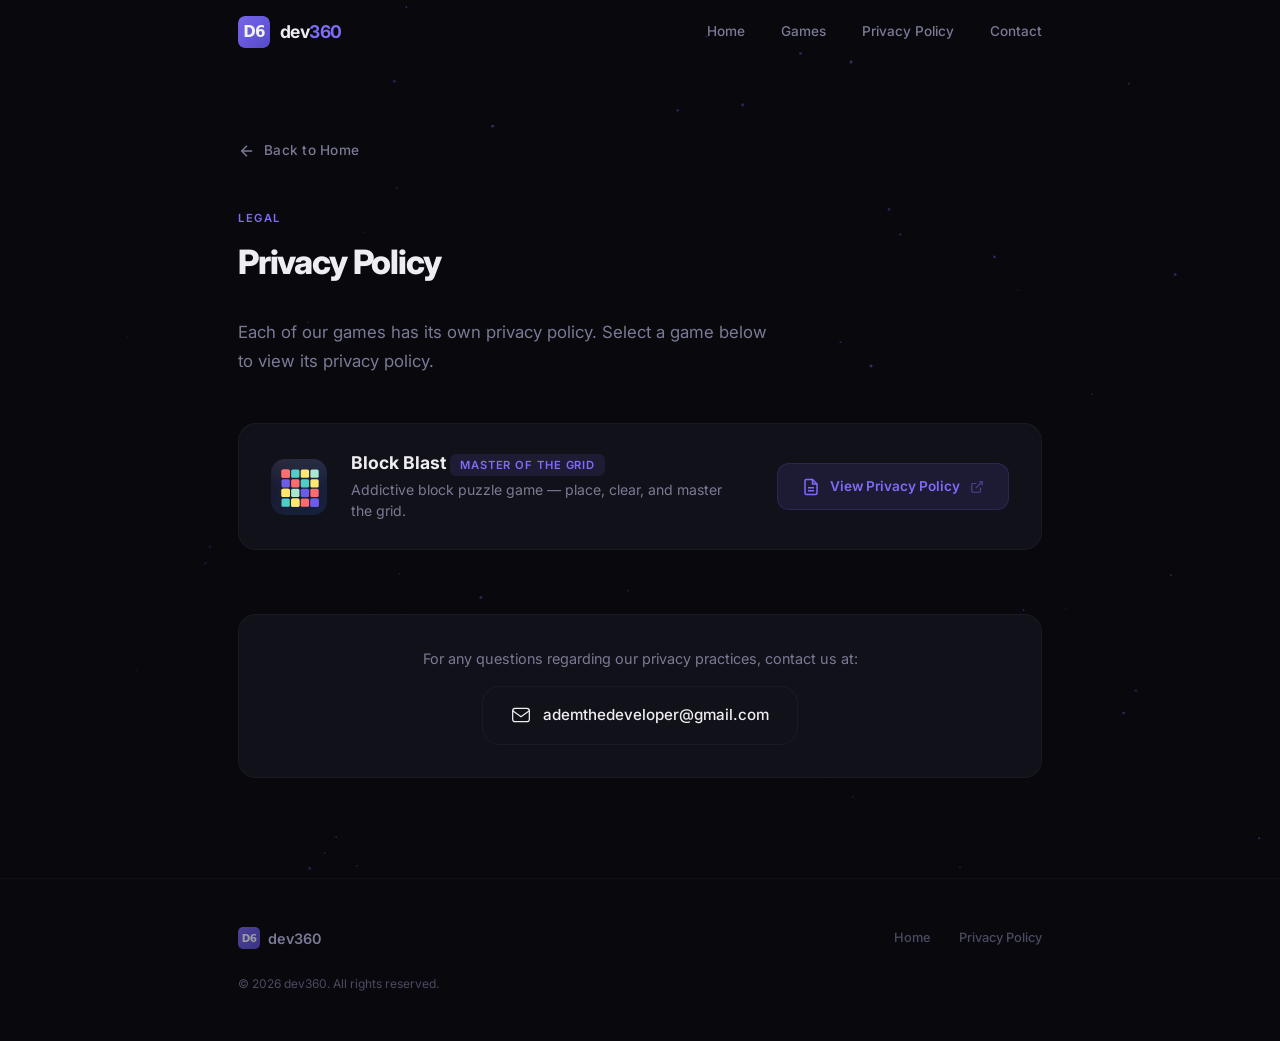
==== privacy-policy.html @ 7b09a416 "update" ====
<!DOCTYPE html>
<html lang="en">
<head>
  <meta charset="UTF-8">
  <meta name="viewport" content="width=device-width, initial-scale=1.0">
  <meta name="description" content="dev360 — Privacy Policies for our mobile games.">
  <title>Privacy Policy — dev360</title>
  <link rel="icon" type="image/svg+xml" href="assets/favicon.svg">
  <link rel="preconnect" href="https://fonts.googleapis.com">
  <link rel="preconnect" href="https://fonts.gstatic.com" crossorigin>
  <link href="https://fonts.googleapis.com/css2?family=Inter:wght@300;400;500;600;700;800;900&display=swap" rel="stylesheet">
  <link rel="stylesheet" href="css/styles.css">
</head>
<body>

  <!-- Particle background canvas -->
  <canvas id="particles"></canvas>

  <!-- ═══════════ HEADER ═══════════ -->
  <header id="header">
    <div class="container header-inner">
      <a href="index.html" class="logo" aria-label="dev360 Home">
        <img src="assets/logo.svg" alt="dev360" width="32" height="32">
        <span>dev<span class="logo-accent">360</span></span>
      </a>

      <button class="menu-toggle" id="menuToggle" aria-label="Toggle navigation" aria-expanded="false">
        <span></span><span></span><span></span>
      </button>

      <nav id="mainNav">
        <a href="index.html">Home</a>
        <a href="index.html#games">Games</a>
        <a href="privacy-policy.html" class="active">Privacy Policy</a>
        <a href="index.html#contact">Contact</a>
      </nav>
    </div>
  </header>

  <!-- ═══════════ PRIVACY POLICY ═══════════ -->
  <section id="privacy-page">
    <div class="container">

      <a href="index.html" class="back-link">
        <svg viewBox="0 0 24 24" fill="none" stroke="currentColor" stroke-width="2" width="18" height="18"><path d="M19 12H5"/><path d="M12 19l-7-7 7-7"/></svg>
        Back to Home
      </a>

      <p class="section-label">Legal</p>
      <h2>Privacy Policy</h2>
      <p class="privacy-intro">Each of our games has its own privacy policy. Select a game below to view its privacy policy.</p>

      <div class="privacy-list">

        <!-- ──── GAME 1 ──── -->
        <div class="privacy-card">
          <div class="privacy-card-left">
            <img src="assets/game-icon.svg" alt="Block Blast" class="privacy-game-icon">
            <div>
              <h3>Block Blast <span class="game-tagline">MASTER OF THE GRID</span></h3>
              <p>Addictive block puzzle game — place, clear, and master the grid.</p>
            </div>
          </div>
          <div class="privacy-card-right">
            <!--  REPLACE THE href BELOW WITH YOUR ACTUAL PRIVACY POLICY URL  -->
            <a href="https://ademthedeveloper.github.io/blockblastpuzzlegame-privacy-policy/" target="_blank" rel="noopener noreferrer" class="btn btn-privacy">
              <svg viewBox="0 0 24 24" fill="none" stroke="currentColor" stroke-width="2" width="18" height="18"><path d="M14 2H6a2 2 0 0 0-2 2v16a2 2 0 0 0 2 2h12a2 2 0 0 0 2-2V8z"/><polyline points="14 2 14 8 20 8"/><line x1="16" y1="13" x2="8" y2="13"/><line x1="16" y1="17" x2="8" y2="17"/></svg>
              View Privacy Policy
              <svg viewBox="0 0 24 24" fill="none" stroke="currentColor" stroke-width="2" width="14" height="14" class="external-icon"><path d="M18 13v6a2 2 0 0 1-2 2H5a2 2 0 0 1-2-2V8a2 2 0 0 1 2-2h6"/><polyline points="15 3 21 3 21 9"/><line x1="10" y1="14" x2="21" y2="3"/></svg>
            </a>
          </div>
        </div>

        <!-- ──── GAME 2 (template — duplicate this block for more games) ────
        <div class="privacy-card">
          <div class="privacy-card-left">
            <img src="assets/game-icon.svg" alt="Game Name" class="privacy-game-icon">
            <div>
              <h3>Your Game Name <span class="game-tagline">TAGLINE</span></h3>
              <p>Short description of the game.</p>
            </div>
          </div>
          <div class="privacy-card-right">
            <a href="YOUR_PRIVACY_POLICY_URL_HERE" target="_blank" rel="noopener noreferrer" class="btn btn-privacy">
              <svg viewBox="0 0 24 24" fill="none" stroke="currentColor" stroke-width="2" width="18" height="18"><path d="M14 2H6a2 2 0 0 0-2 2v16a2 2 0 0 0 2 2h12a2 2 0 0 0 2-2V8z"/><polyline points="14 2 14 8 20 8"/><line x1="16" y1="13" x2="8" y2="13"/><line x1="16" y1="17" x2="8" y2="17"/></svg>
              View Privacy Policy
              <svg viewBox="0 0 24 24" fill="none" stroke="currentColor" stroke-width="2" width="14" height="14" class="external-icon"><path d="M18 13v6a2 2 0 0 1-2 2H5a2 2 0 0 1-2-2V8a2 2 0 0 1 2-2h6"/><polyline points="15 3 21 3 21 9"/><line x1="10" y1="14" x2="21" y2="3"/></svg>
            </a>
          </div>
        </div>
        ──── END TEMPLATE ──── -->

      </div>

      <!-- General contact info -->
      <div class="privacy-contact">
        <p>For any questions regarding our privacy practices, contact us at:</p>
        <a href="mailto:ademthedeveloper@gmail.com" class="contact-email">
          <svg viewBox="0 0 24 24" fill="none" stroke="currentColor" stroke-width="1.5" width="20" height="20"><rect x="2" y="4" width="20" height="16" rx="3"/><path d="M2 7l10 7 10-7"/></svg>
          ademthedeveloper@gmail.com
        </a>
      </div>

    </div>
  </section>

  <!-- ═══════════ FOOTER ═══════════ -->
  <footer id="footer">
    <div class="container footer-inner">
      <div class="footer-brand">
        <img src="assets/logo.svg" alt="dev360" width="22" height="22">
        <span>dev360</span>
      </div>
      <div class="footer-links">
        <a href="index.html">Home</a>
        <a href="privacy-policy.html">Privacy Policy</a>
      </div>
      <p class="footer-copy">&copy; 2026 dev360. All rights reserved.</p>
    </div>
  </footer>

  <script src="js/main.js"></script>
</body>
</html>
---- css/styles.css ----
/* ══════════════════════════════════════
   DEV360 — STYLES
   ══════════════════════════════════════ */

/* ── Reset & Base ─────────────────── */
*, *::before, *::after {
  margin: 0;
  padding: 0;
  box-sizing: border-box;
}

:root {
  --bg-primary: #08080d;
  --bg-secondary: #0e0e16;
  --bg-card: #111119;
  --bg-card-hover: #16161f;
  --border-subtle: rgba(255, 255, 255, 0.04);
  --border-light: rgba(255, 255, 255, 0.08);
  --text-primary: #eeeef2;
  --text-secondary: #7a7a96;
  --text-tertiary: #4a4a62;
  --accent: #7c6cf7;
  --accent-dim: rgba(124, 108, 247, 0.12);
  --accent-glow: rgba(124, 108, 247, 0.06);
  --play-green: #34d399;
  --play-green-soft: rgba(52, 211, 153, 0.08);
  --radius-sm: 12px;
  --radius-md: 18px;
  --radius-lg: 24px;
  --font: 'Inter', -apple-system, BlinkMacSystemFont, 'Segoe UI', sans-serif;
  --transition: 0.3s cubic-bezier(0.4, 0, 0.2, 1);
}

html {
  scroll-behavior: smooth;
  -webkit-font-smoothing: antialiased;
  -moz-osx-font-smoothing: grayscale;
}

body {
  font-family: var(--font);
  background: var(--bg-primary);
  color: var(--text-primary);
  line-height: 1.6;
  overflow-x: hidden;
}

a {
  color: inherit;
  text-decoration: none;
}

img {
  display: block;
  max-width: 100%;
}

::selection {
  background: var(--accent);
  color: #fff;
}

/* ── Particle Canvas ───────────────── */
#particles {
  position: fixed;
  top: 0;
  left: 0;
  width: 100%;
  height: 100%;
  z-index: 0;
  pointer-events: none;
}

/* ── Container ────────────────────── */
.container {
  max-width: 860px;
  margin: 0 auto;
  padding: 0 28px;
}

/* ── Header ───────────────────────── */
#header {
  position: fixed;
  top: 0;
  left: 0;
  right: 0;
  z-index: 100;
  transition: background var(--transition), box-shadow var(--transition);
}

#header.scrolled {
  background: rgba(8, 8, 13, 0.82);
  backdrop-filter: blur(24px);
  -webkit-backdrop-filter: blur(24px);
  box-shadow: 0 1px 0 var(--border-subtle);
}

.header-inner {
  display: flex;
  align-items: center;
  justify-content: space-between;
  height: 64px;
}

.logo {
  display: flex;
  align-items: center;
  gap: 10px;
  font-weight: 700;
  font-size: 1.1rem;
  letter-spacing: -0.03em;
  color: var(--text-primary);
}

.logo-accent {
  color: var(--accent);
}

.logo img {
  opacity: 0.95;
  border-radius: 6px;
}

/* Mobile menu toggle */
.menu-toggle {
  display: none;
  flex-direction: column;
  gap: 5px;
  background: none;
  border: none;
  cursor: pointer;
  padding: 6px;
  z-index: 110;
}

.menu-toggle span {
  display: block;
  width: 22px;
  height: 2px;
  background: var(--text-primary);
  border-radius: 2px;
  transition: var(--transition);
}

.menu-toggle.open span:nth-child(1) {
  transform: rotate(45deg) translate(5px, 5px);
}
.menu-toggle.open span:nth-child(2) {
  opacity: 0;
}
.menu-toggle.open span:nth-child(3) {
  transform: rotate(-45deg) translate(5px, -5px);
}

/* Nav */
#mainNav {
  display: flex;
  align-items: center;
  gap: 36px;
}

#mainNav a {
  font-size: 0.85rem;
  font-weight: 500;
  color: var(--text-secondary);
  transition: color var(--transition);
  position: relative;
}

#mainNav a:hover,
#mainNav a.active {
  color: var(--text-primary);
}

/* ── Buttons ──────────────────────── */
.btn {
  display: inline-flex;
  align-items: center;
  gap: 8px;
  font-family: var(--font);
  font-size: 0.875rem;
  font-weight: 600;
  padding: 14px 28px;
  border-radius: var(--radius-sm);
  border: none;
  cursor: pointer;
  transition: all var(--transition);
  text-decoration: none;
}

.btn-primary {
  background: var(--accent);
  color: #fff;
}

.btn-primary:hover {
  background: #8b7ef8;
  transform: translateY(-2px);
  box-shadow: 0 8px 32px rgba(124, 108, 247, 0.35);
}

.btn-playstore {
  background: var(--play-green-soft);
  color: var(--play-green);
  border: 1px solid rgba(52, 211, 153, 0.12);
  font-size: 0.85rem;
  padding: 12px 22px;
  border-radius: var(--radius-sm);
}

.btn-playstore:hover {
  background: rgba(52, 211, 153, 0.15);
  border-color: rgba(52, 211, 153, 0.25);
  transform: translateY(-2px);
}

/* ── Section Shared ───────────────── */
#hero, #games, #about, #privacy, #contact {
  padding: 120px 0;
  position: relative;
  z-index: 1;
}

.section-label {
  font-size: 0.7rem;
  font-weight: 600;
  text-transform: uppercase;
  letter-spacing: 0.14em;
  color: var(--accent);
  margin-bottom: 14px;
}

h2 {
  font-size: clamp(1.6rem, 4vw, 2.1rem);
  font-weight: 800;
  letter-spacing: -0.035em;
  line-height: 1.2;
  margin-bottom: 36px;
}

/* ── Hero ──────────────────────────── */
#hero {
  position: relative;
  min-height: 100vh;
  display: flex;
  align-items: center;
  padding-top: 64px;
  overflow: hidden;
}

.hero-glow {
  position: absolute;
  top: -30%;
  left: 50%;
  transform: translateX(-50%);
  width: 800px;
  height: 800px;
  background: radial-gradient(circle, rgba(124, 108, 247, 0.07) 0%, transparent 65%);
  pointer-events: none;
  z-index: 0;
}

.hero-content {
  position: relative;
  z-index: 1;
  max-width: 620px;
}

.hero-label {
  font-size: 0.75rem;
  font-weight: 600;
  text-transform: uppercase;
  letter-spacing: 0.16em;
  color: var(--accent);
  margin-bottom: 24px;
}

#hero h1 {
  font-size: clamp(3.5rem, 12vw, 7rem);
  font-weight: 900;
  letter-spacing: -0.05em;
  line-height: 0.95;
  margin-bottom: 28px;
  color: var(--text-primary);
}

.hero-sub {
  font-size: clamp(1rem, 2.5vw, 1.15rem);
  color: var(--text-secondary);
  max-width: 400px;
  margin-bottom: 44px;
  line-height: 1.7;
  font-weight: 400;
}

/* ── Games Section ─────────────────── */
#games {
  position: relative;
}

.game-card {
  background: var(--bg-card);
  border: 1px solid var(--border-subtle);
  border-radius: var(--radius-lg);
  padding: 36px;
  display: flex;
  align-items: flex-start;
  gap: 28px;
  transition: all var(--transition);
}

.game-card:hover {
  background: var(--bg-card-hover);
  border-color: var(--border-light);
  box-shadow: 0 0 80px var(--accent-glow);
  transform: translateY(-2px);
}

.game-card-icon {
  flex-shrink: 0;
  width: 88px;
  height: 88px;
  border-radius: 22px;
  overflow: hidden;
  background: var(--bg-secondary);
  border: 1px solid var(--border-subtle);
  display: flex;
  align-items: center;
  justify-content: center;
}

.game-card-icon img {
  width: 80px;
  height: 80px;
  border-radius: 18px;
}

.game-card-body {
  flex: 1;
}

.game-card-body h3 {
  font-size: 1.25rem;
  font-weight: 700;
  letter-spacing: -0.02em;
  margin-bottom: 8px;
  display: flex;
  align-items: baseline;
  gap: 10px;
  flex-wrap: wrap;
}

.game-tagline {
  font-size: 0.7rem;
  font-weight: 600;
  text-transform: uppercase;
  letter-spacing: 0.08em;
  color: var(--accent);
  background: var(--accent-dim);
  padding: 4px 10px;
  border-radius: 6px;
}

.game-card-body p {
  color: var(--text-secondary);
  font-size: 0.92rem;
  line-height: 1.65;
  margin-bottom: 20px;
}

/* ── About ─────────────────────────── */
#about {
  position: relative;
}

.about-text {
  color: var(--text-secondary);
  font-size: 1.05rem;
  line-height: 1.8;
  max-width: 600px;
}

/* ── Privacy Policy ────────────────── */
.privacy-content {
  color: var(--text-secondary);
  font-size: 0.9rem;
  line-height: 1.75;
}

.privacy-content p {
  margin-bottom: 16px;
}

.privacy-content h3 {
  color: var(--text-primary);
  font-size: 1rem;
  font-weight: 700;
  margin: 32px 0 12px;
  letter-spacing: -0.01em;
}

.privacy-content ul {
  margin: 12px 0 20px 20px;
}

.privacy-content li {
  margin-bottom: 8px;
}

.privacy-content a {
  color: var(--accent);
  transition: opacity var(--transition);
}

.privacy-content a:hover {
  opacity: 0.8;
}

/* ── Contact ───────────────────────── */
#contact {
  position: relative;
}

.contact-text {
  color: var(--text-secondary);
  font-size: 0.95rem;
  margin-bottom: 28px;
  max-width: 400px;
  line-height: 1.6;
}

.contact-email {
  display: inline-flex;
  align-items: center;
  gap: 12px;
  font-size: 0.95rem;
  font-weight: 500;
  color: var(--text-primary);
  background: var(--bg-card);
  border: 1px solid var(--border-subtle);
  padding: 16px 28px;
  border-radius: var(--radius-md);
  transition: all var(--transition);
}

.contact-email:hover {
  border-color: var(--accent);
  background: var(--bg-card-hover);
  box-shadow: 0 0 40px var(--accent-glow);
  transform: translateY(-2px);
}

/* ── Footer ────────────────────────── */
#footer {
  position: relative;
  z-index: 1;
  border-top: 1px solid var(--border-subtle);
  padding: 48px 0;
}

.footer-inner {
  display: flex;
  align-items: center;
  justify-content: space-between;
  flex-wrap: wrap;
  gap: 16px;
}

.footer-brand {
  display: flex;
  align-items: center;
  gap: 8px;
  font-weight: 600;
  font-size: 0.9rem;
  color: var(--text-secondary);
}

.footer-brand img {
  opacity: 0.6;
  border-radius: 4px;
}

.footer-links {
  display: flex;
  gap: 28px;
}

.footer-links a {
  font-size: 0.8rem;
  font-weight: 500;
  color: var(--text-tertiary);
  transition: color var(--transition);
}

.footer-links a:hover {
  color: var(--text-secondary);
}

.footer-copy {
  width: 100%;
  font-size: 0.75rem;
  color: var(--text-tertiary);
  margin-top: 8px;
}

/* ── Responsive ───────────────────── */

/* Tablet */
@media (max-width: 768px) {
  .game-card {
    flex-direction: column;
    align-items: center;
    text-align: center;
    padding: 32px 24px;
    gap: 20px;
  }

  .game-card-body h3 {
    justify-content: center;
  }

  #hero, #games, #about, #privacy, #contact {
    padding: 100px 0;
  }

  .footer-inner {
    flex-direction: column;
    text-align: center;
  }

  .footer-copy {
    text-align: center;
  }
}

/* Mobile */
@media (max-width: 640px) {
  .menu-toggle {
    display: flex;
  }

  #mainNav {
    position: fixed;
    top: 0;
    right: 0;
    width: 260px;
    height: 100vh;
    background: rgba(11, 11, 18, 0.96);
    backdrop-filter: blur(24px);
    -webkit-backdrop-filter: blur(24px);
    flex-direction: column;
    align-items: flex-start;
    justify-content: center;
    padding: 0 40px;
    gap: 28px;
    transform: translateX(100%);
    transition: transform 0.35s cubic-bezier(0.4, 0, 0.2, 1);
    border-left: 1px solid var(--border-subtle);
    z-index: 105;
  }

  #mainNav.open {
    transform: translateX(0);
  }

  #mainNav a {
    font-size: 1rem;
    font-weight: 500;
  }

  #hero h1 {
    font-size: clamp(2.8rem, 14vw, 4.5rem);
  }

  .hero-sub {
    font-size: 0.95rem;
  }

  .btn {
    padding: 12px 24px;
    font-size: 0.85rem;
  }

  .contact-email {
    padding: 14px 20px;
    font-size: 0.85rem;
  }

  #hero, #games, #about, #contact {
    padding: 80px 0;
  }

  .about-text {
    font-size: 0.95rem;
  }
}

/* ── Privacy Policy Page ──────────── */
#privacy-page {
  padding: 140px 0 100px;
  position: relative;
  z-index: 1;
  min-height: 70vh;
}

.back-link {
  display: inline-flex;
  align-items: center;
  gap: 8px;
  color: var(--text-secondary);
  font-size: 0.85rem;
  font-weight: 500;
  letter-spacing: 0.02em;
  transition: color var(--transition);
  margin-bottom: 48px;
}

.back-link:hover {
  color: var(--accent);
}

.privacy-intro {
  color: var(--text-secondary);
  font-size: 1.05rem;
  max-width: 540px;
  margin: 16px 0 48px;
  line-height: 1.7;
}

.privacy-list {
  display: flex;
  flex-direction: column;
  gap: 20px;
  margin-bottom: 64px;
}

.privacy-card {
  display: flex;
  align-items: center;
  justify-content: space-between;
  gap: 32px;
  padding: 28px 32px;
  background: var(--bg-card);
  border: 1px solid var(--border-subtle);
  border-radius: var(--radius-md);
  transition: all var(--transition);
}

.privacy-card:hover {
  background: var(--bg-card-hover);
  border-color: var(--border-light);
  box-shadow: 0 0 40px var(--accent-glow);
}

.privacy-card-left {
  display: flex;
  align-items: center;
  gap: 24px;
  flex: 1;
  min-width: 0;
}

.privacy-game-icon {
  width: 56px;
  height: 56px;
  border-radius: 14px;
  flex-shrink: 0;
}

.privacy-card-left h3 {
  font-size: 1.1rem;
  font-weight: 700;
  margin-bottom: 4px;
  line-height: 1.3;
}

.privacy-card-left p {
  color: var(--text-secondary);
  font-size: 0.88rem;
  line-height: 1.5;
}

.privacy-card-right {
  flex-shrink: 0;
}

.btn-privacy {
  display: inline-flex;
  align-items: center;
  gap: 10px;
  padding: 12px 24px;
  background: var(--accent-dim);
  color: var(--accent);
  border: 1px solid rgba(124, 108, 247, 0.15);
  border-radius: var(--radius-sm);
  font-size: 0.85rem;
  font-weight: 600;
  font-family: var(--font);
  cursor: pointer;
  transition: all var(--transition);
  white-space: nowrap;
  text-decoration: none;
}

.btn-privacy:hover {
  background: rgba(124, 108, 247, 0.2);
  border-color: rgba(124, 108, 247, 0.3);
  transform: translateY(-1px);
  box-shadow: 0 4px 20px rgba(124, 108, 247, 0.15);
}

.btn-privacy .external-icon {
  opacity: 0.5;
  transition: opacity var(--transition);
}

.btn-privacy:hover .external-icon {
  opacity: 1;
}

.privacy-contact {
  padding: 32px;
  background: var(--bg-card);
  border: 1px solid var(--border-subtle);
  border-radius: var(--radius-md);
  text-align: center;
}

.privacy-contact p {
  color: var(--text-secondary);
  font-size: 0.9rem;
  margin-bottom: 16px;
}

.privacy-contact .contact-email {
  justify-content: center;
}

/* ── Privacy Page Responsive ─────── */
@media (max-width: 768px) {
  #privacy-page {
    padding: 120px 0 80px;
  }

  .privacy-card {
    flex-direction: column;
    align-items: flex-start;
    gap: 20px;
    padding: 24px;
  }

  .privacy-card-right {
    width: 100%;
  }

  .btn-privacy {
    width: 100%;
    justify-content: center;
  }

  .privacy-card-left {
    gap: 16px;
  }

  .privacy-game-icon {
    width: 48px;
    height: 48px;
    border-radius: 12px;
  }

  .privacy-card-left h3 {
    font-size: 1rem;
  }

  .privacy-card-left p {
    font-size: 0.82rem;
  }
}
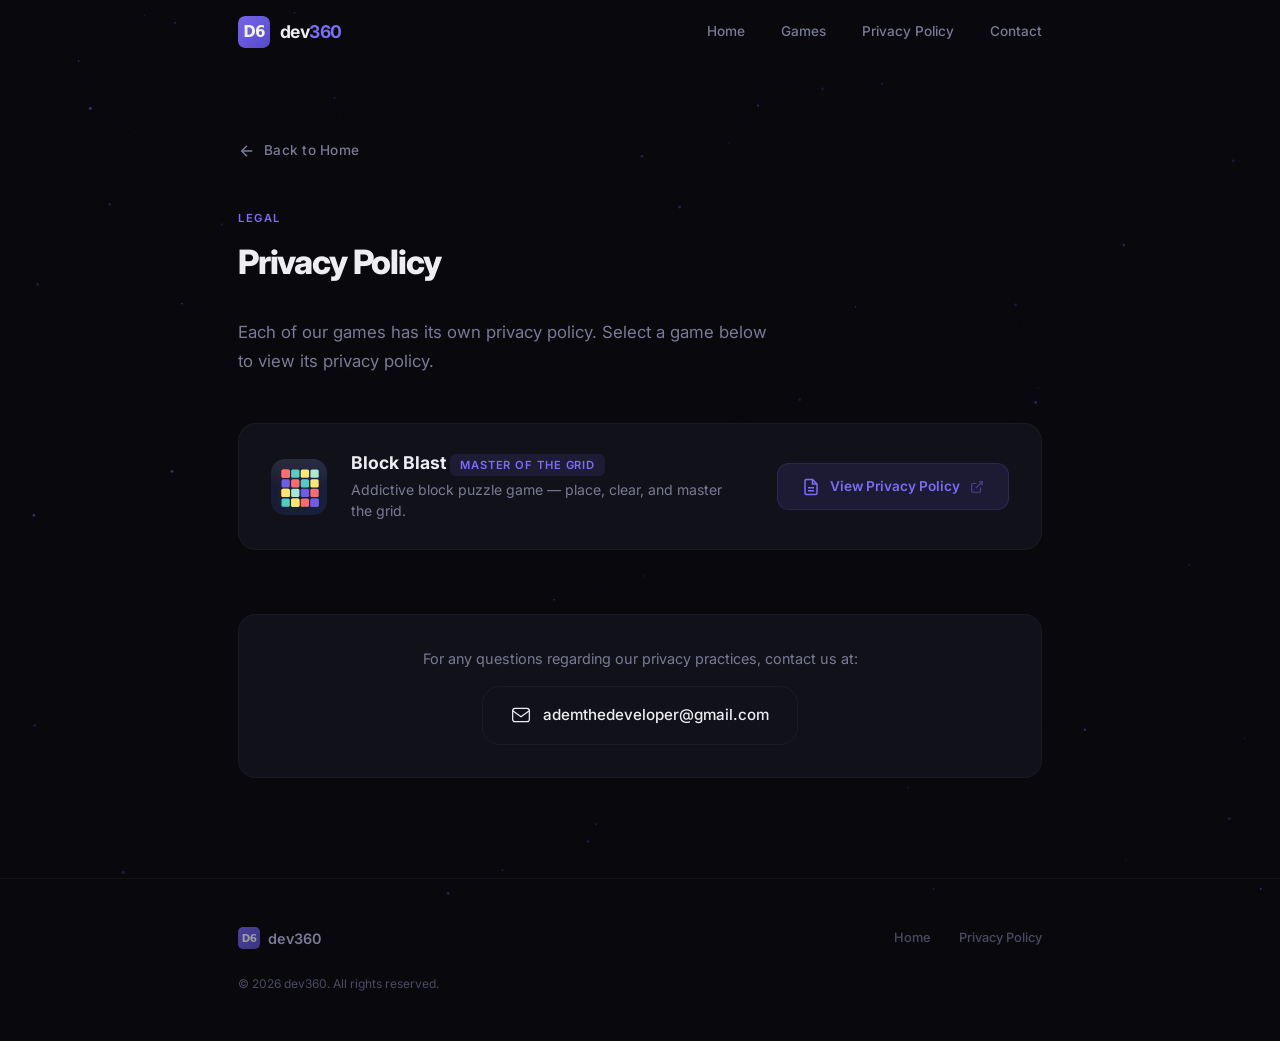
==== commit ca222364: "update" ====
--- a/privacy-policy.html
+++ b/privacy-policy.html
@@ -9,7 +9,13 @@
   <link rel="preconnect" href="https://fonts.googleapis.com">
   <link rel="preconnect" href="https://fonts.gstatic.com" crossorigin>
   <link href="https://fonts.googleapis.com/css2?family=Inter:wght@300;400;500;600;700;800;900&display=swap" rel="stylesheet">
-  <link rel="stylesheet" href="css/styles.css">
+  <link rel="stylesheet" href="css/styles.css?v=2">
+
+  <!-- Critical inline styles -->
+  <style>
+    body { margin:0; padding:0; background:#08080d; color:#eeeef2; font-family:'Inter',-apple-system,BlinkMacSystemFont,'Segoe UI',sans-serif; }
+    #particles { position:fixed; top:0; left:0; width:100%; height:100%; z-index:0; pointer-events:none; }
+  </style>
 </head>
 <body>
 
@@ -119,6 +125,6 @@
     </div>
   </footer>
 
-  <script src="js/main.js"></script>
+  <script src="js/main.js?v=2"></script>
 </body>
 </html>
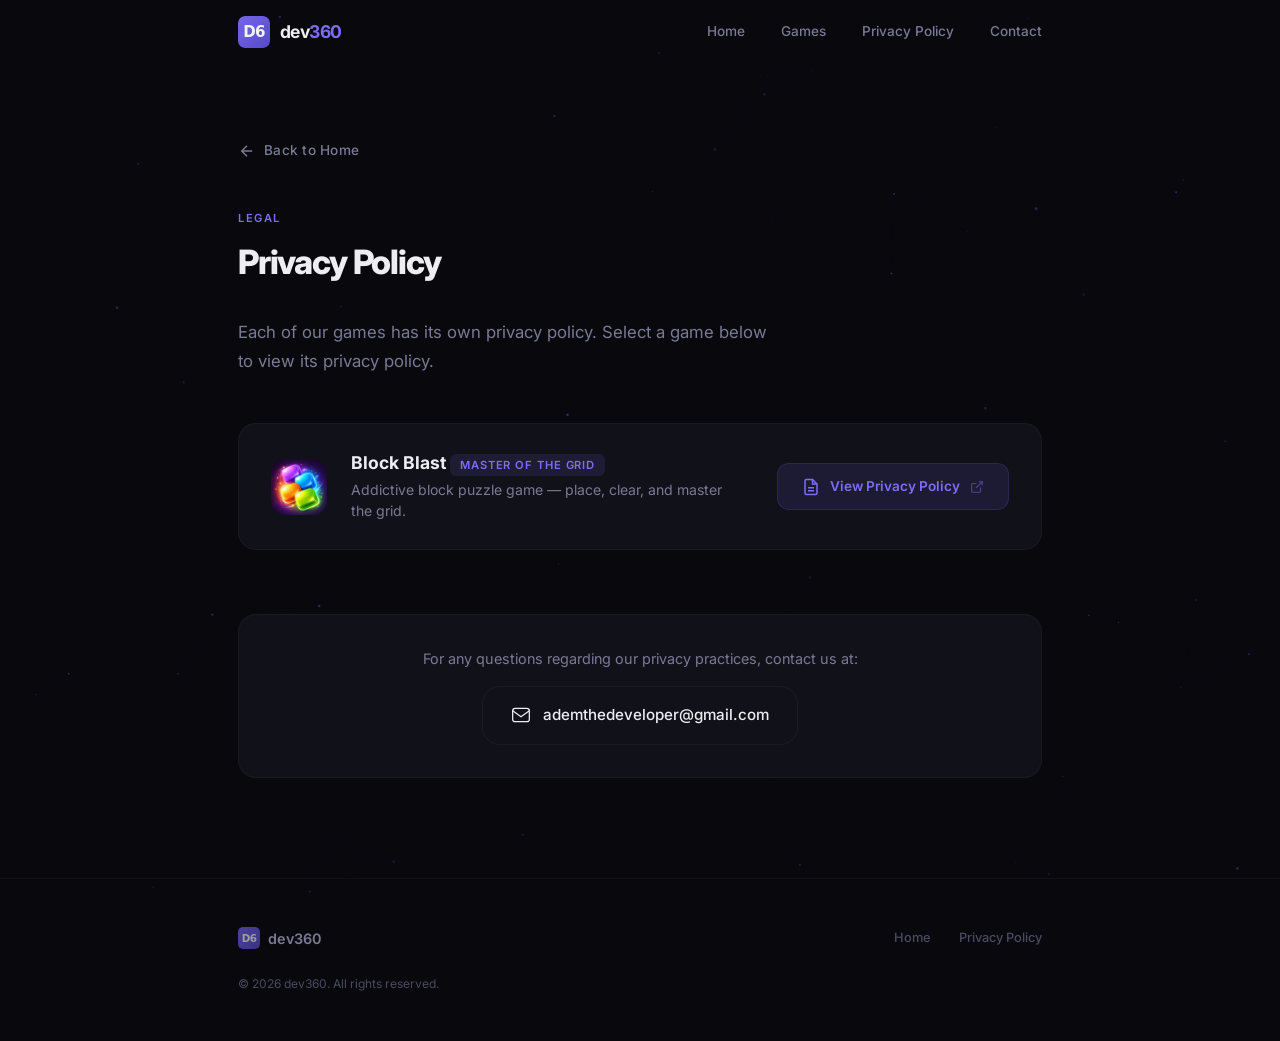
==== commit ccb1a8ea: "PNG" ====
--- a/privacy-policy.html
+++ b/privacy-policy.html
@@ -61,7 +61,7 @@
         <!-- ──── GAME 1 ──── -->
         <div class="privacy-card">
           <div class="privacy-card-left">
-            <img src="assets/game-icon.svg" alt="Block Blast" class="privacy-game-icon">
+            <img src="assets/game-icon.png" alt="Block Blast" class="privacy-game-icon">
             <div>
               <h3>Block Blast <span class="game-tagline">MASTER OF THE GRID</span></h3>
               <p>Addictive block puzzle game — place, clear, and master the grid.</p>
@@ -80,7 +80,7 @@
         <!-- ──── GAME 2 (template — duplicate this block for more games) ────
         <div class="privacy-card">
           <div class="privacy-card-left">
-            <img src="assets/game-icon.svg" alt="Game Name" class="privacy-game-icon">
+            <img src="assets/game-icon.png" alt="Game Name" class="privacy-game-icon">
             <div>
               <h3>Your Game Name <span class="game-tagline">TAGLINE</span></h3>
               <p>Short description of the game.</p>
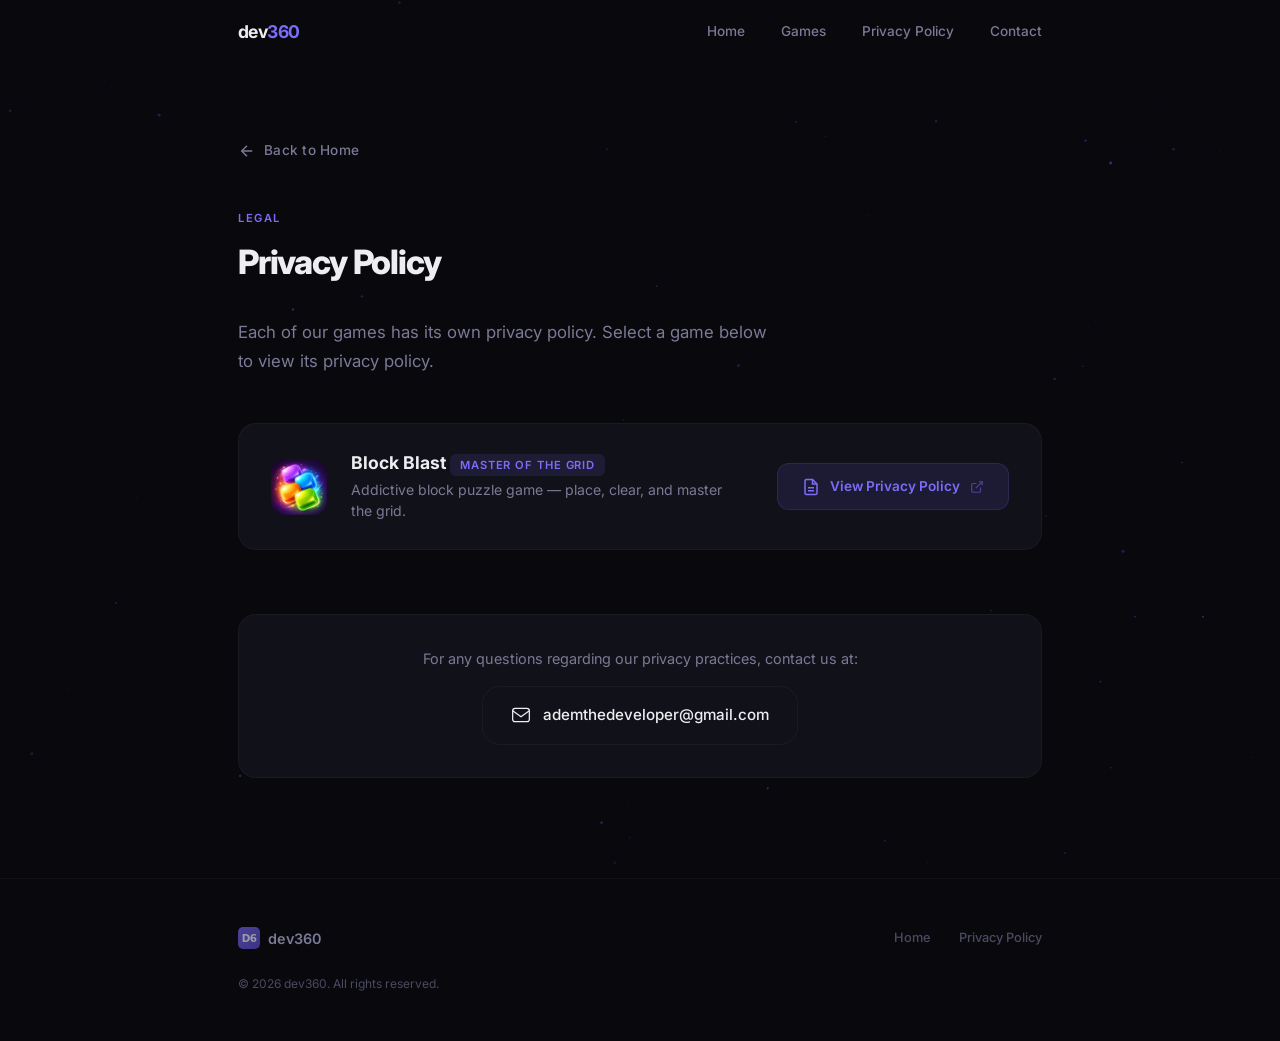
==== commit 77f41dea: "update" ====
--- a/privacy-policy.html
+++ b/privacy-policy.html
@@ -26,7 +26,6 @@
   <header id="header">
     <div class="container header-inner">
       <a href="index.html" class="logo" aria-label="dev360 Home">
-        <img src="assets/logo.svg" alt="dev360" width="32" height="32">
         <span>dev<span class="logo-accent">360</span></span>
       </a>
 
